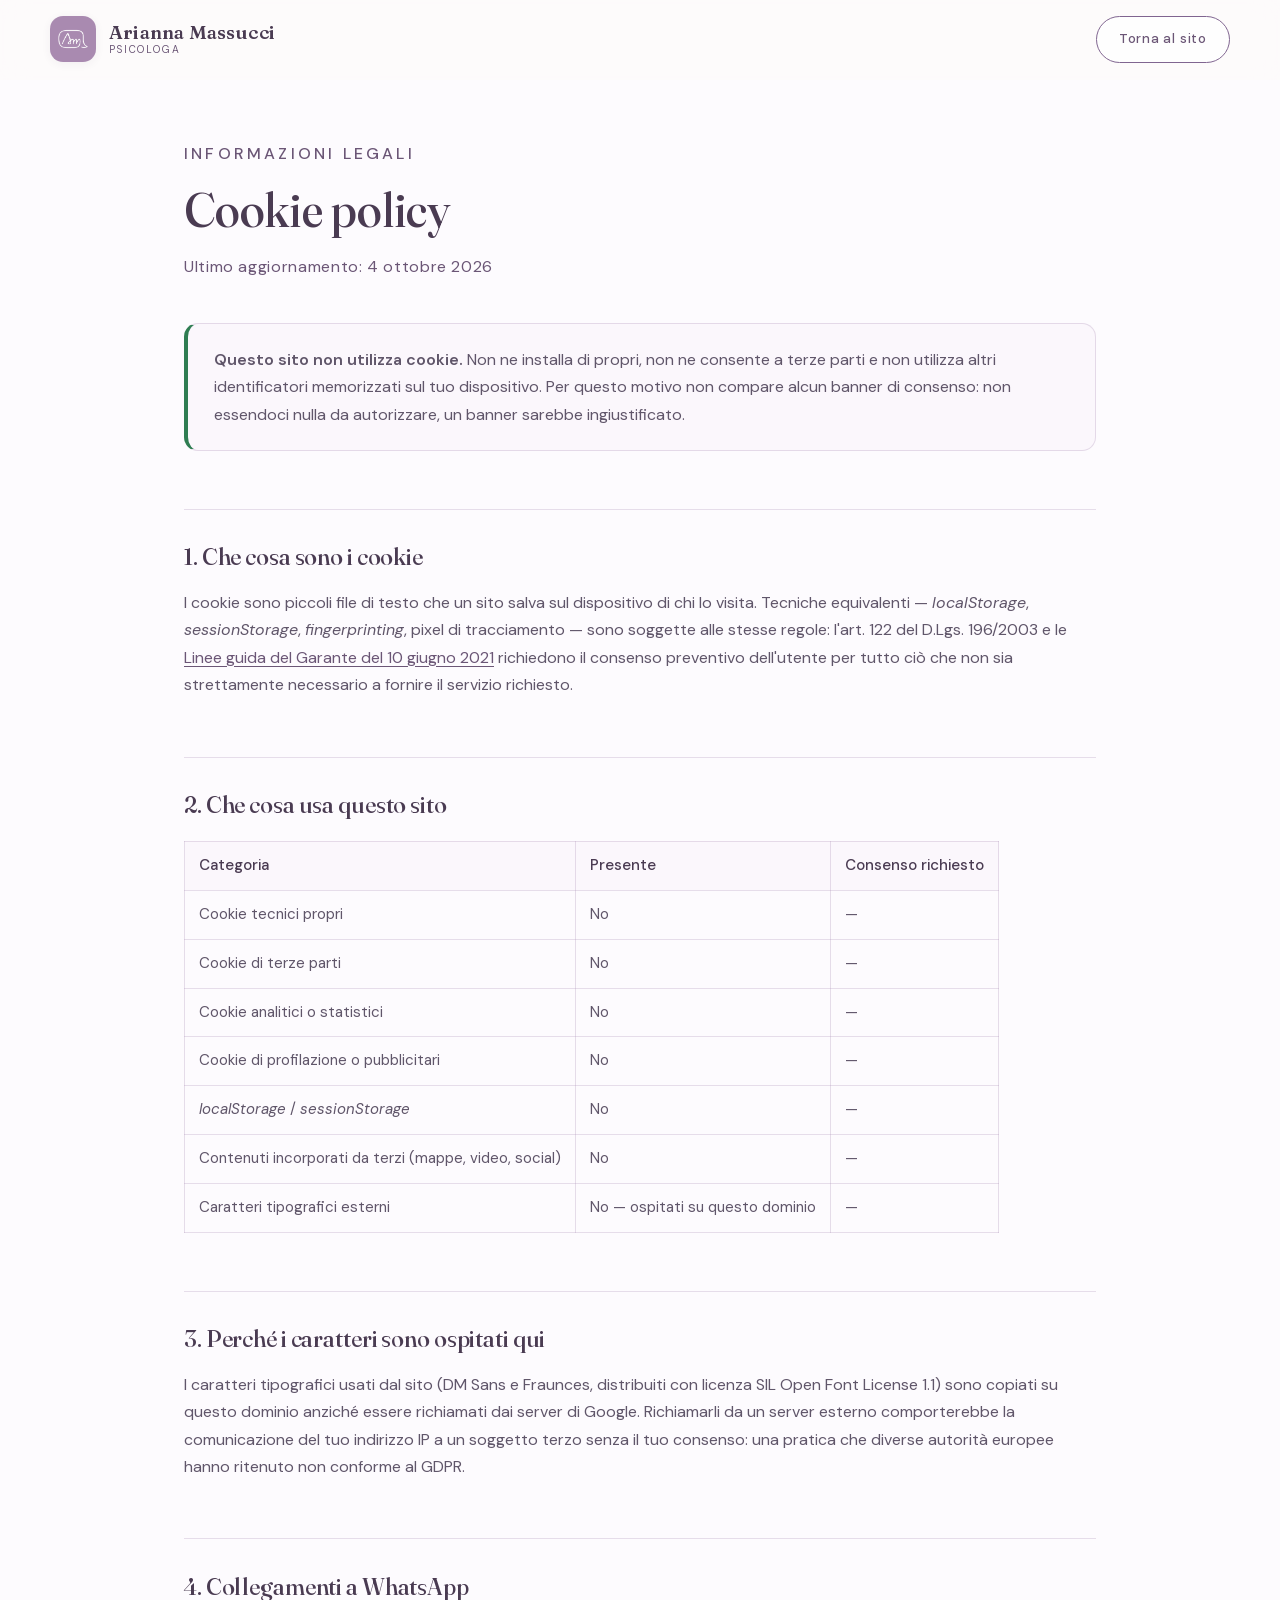
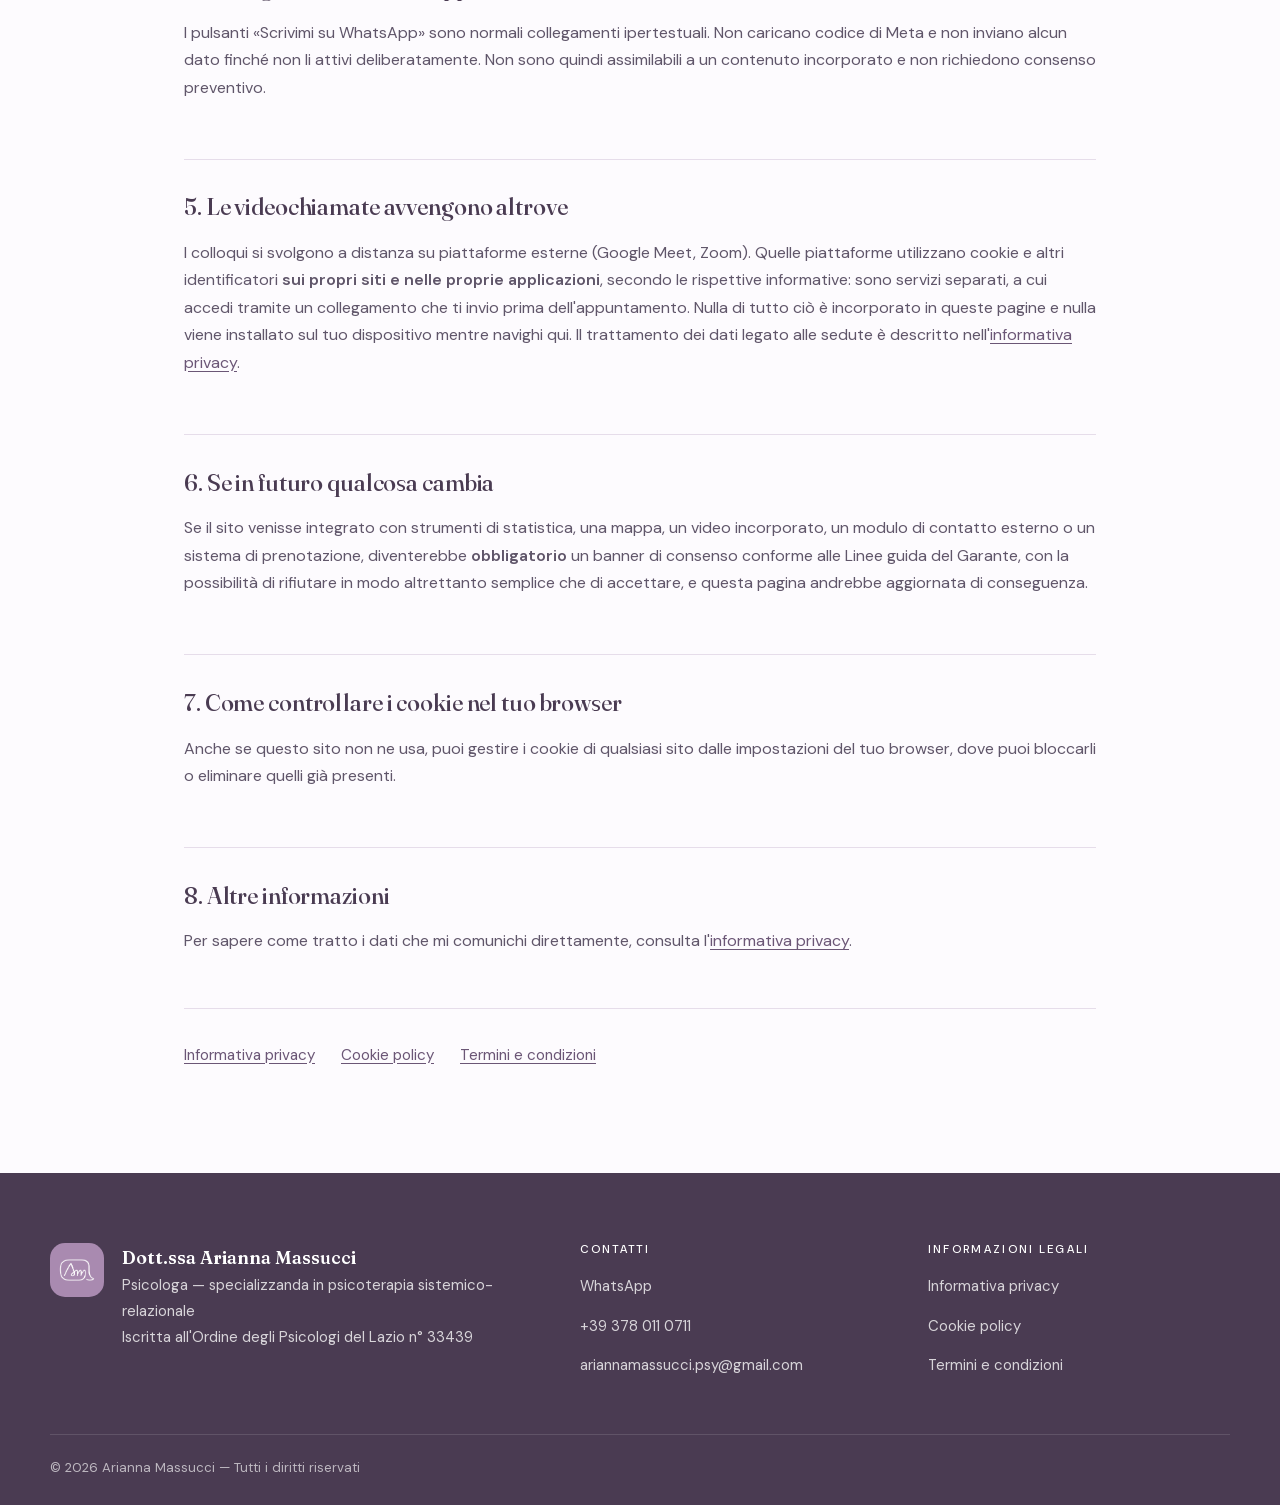
==== cookie-policy.html @ 01254d90 "Sito della Dott.ssa Arianna Massucci Sito statico one-page con pagine legali, senza dipendenze da bu" ====
<!DOCTYPE html>
<html lang="it" class="no-js">
<head>
<meta charset="utf-8">
<meta name="viewport" content="width=device-width, initial-scale=1">
<title>Cookie policy — Dott.ssa Arianna Massucci</title>
<meta name="description" content="Questo sito non utilizza cookie né altri identificatori: ecco perché non trovi un banner di consenso.">
<meta name="robots" content="index, follow">
<meta name="theme-color" content="#8F679D">
<link rel="icon" href="assets/logo.png">
<script>document.documentElement.className="js";</script>
<link rel="stylesheet" href="assets/fonts.css">
<link rel="stylesheet" href="style.css">
</head>
<body class="legal-page">

<a class="skip-link" href="#main">Vai al contenuto</a>

<header class="site-header">
  <div class="wrap header-inner">
    <a class="brand" href="index.html">
      <img src="assets/logo.png" alt="Logo di Arianna Massucci" width="46" height="46">
      <span class="brand-text">
        <strong>Arianna Massucci</strong>
        <em>Psicologa</em>
      </span>
    </a>
    <a class="btn btn-ghost btn-sm" href="index.html">Torna al sito</a>
  </div>
</header>

<main id="main" class="legal">
  <div class="wrap legal-wrap">
    <p class="eyebrow">Informazioni legali</p>
    <h1>Cookie policy</h1>
    <p class="legal-date">Ultimo aggiornamento: 4 ottobre 2026</p>

    <div class="callout callout-ok">
      <p><strong>Questo sito non utilizza cookie.</strong> Non ne installa di propri, non ne consente a
      terze parti e non utilizza altri identificatori memorizzati sul tuo dispositivo. Per questo motivo
      non compare alcun banner di consenso: non essendoci nulla da autorizzare, un banner sarebbe
      ingiustificato.</p>
    </div>

    <h2>1. Che cosa sono i cookie</h2>
    <p>I cookie sono piccoli file di testo che un sito salva sul dispositivo di chi lo visita. Tecniche
    equivalenti — <i>localStorage</i>, <i>sessionStorage</i>, <i>fingerprinting</i>, pixel di tracciamento —
    sono soggette alle stesse regole: l'art. 122 del D.Lgs. 196/2003 e le
    <a href="https://www.gpdp.it/home/docweb/-/docweb-display/docweb/9677876" target="_blank" rel="noopener noreferrer">Linee
    guida del Garante del 10 giugno 2021<span class="sr-only"> (si apre in una nuova scheda)</span></a>
    richiedono il consenso preventivo dell'utente per tutto ciò che non sia strettamente necessario a
    fornire il servizio richiesto.</p>

    <h2>2. Che cosa usa questo sito</h2>
    <table class="tbl">
      <thead><tr><th>Categoria</th><th>Presente</th><th>Consenso richiesto</th></tr></thead>
      <tbody>
        <tr><td>Cookie tecnici propri</td><td>No</td><td>—</td></tr>
        <tr><td>Cookie di terze parti</td><td>No</td><td>—</td></tr>
        <tr><td>Cookie analitici o statistici</td><td>No</td><td>—</td></tr>
        <tr><td>Cookie di profilazione o pubblicitari</td><td>No</td><td>—</td></tr>
        <tr><td><i>localStorage</i> / <i>sessionStorage</i></td><td>No</td><td>—</td></tr>
        <tr><td>Contenuti incorporati da terzi (mappe, video, social)</td><td>No</td><td>—</td></tr>
        <tr><td>Caratteri tipografici esterni</td><td>No — ospitati su questo dominio</td><td>—</td></tr>
      </tbody>
    </table>

    <h2>3. Perché i caratteri sono ospitati qui</h2>
    <p>I caratteri tipografici usati dal sito (DM Sans e Fraunces, distribuiti con licenza SIL Open Font
    License 1.1) sono copiati su questo dominio anziché essere richiamati dai server di Google. Richiamarli
    da un server esterno comporterebbe la comunicazione del tuo indirizzo IP a un soggetto terzo senza il
    tuo consenso: una pratica che diverse autorità europee hanno ritenuto non conforme al GDPR.</p>

    <h2>4. Collegamenti a WhatsApp</h2>
    <p>I pulsanti «Scrivimi su WhatsApp» sono normali collegamenti ipertestuali. Non caricano codice di Meta
    e non inviano alcun dato finché non li attivi deliberatamente. Non sono quindi assimilabili a un
    contenuto incorporato e non richiedono consenso preventivo.</p>

    <h2>5. Le videochiamate avvengono altrove</h2>
    <p>I colloqui si svolgono a distanza su piattaforme esterne (Google Meet, Zoom). Quelle piattaforme
    utilizzano cookie e altri identificatori <strong>sui propri siti e nelle proprie applicazioni</strong>,
    secondo le rispettive informative: sono servizi separati, a cui accedi tramite un collegamento che ti
    invio prima dell'appuntamento. Nulla di tutto ciò è incorporato in queste pagine e nulla viene
    installato sul tuo dispositivo mentre navighi qui. Il trattamento dei dati legato alle sedute è
    descritto nell'<a href="privacy.html">informativa privacy</a>.</p>

    <h2>6. Se in futuro qualcosa cambia</h2>
    <p>Se il sito venisse integrato con strumenti di statistica, una mappa, un video incorporato, un modulo
    di contatto esterno o un sistema di prenotazione, diventerebbe <strong>obbligatorio</strong> un banner
    di consenso conforme alle Linee guida del Garante, con la possibilità di rifiutare in modo altrettanto
    semplice che di accettare, e questa pagina andrebbe aggiornata di conseguenza.</p>

    <h2>7. Come controllare i cookie nel tuo browser</h2>
    <p>Anche se questo sito non ne usa, puoi gestire i cookie di qualsiasi sito dalle impostazioni del tuo
    browser, dove puoi bloccarli o eliminare quelli già presenti.</p>

    <h2>8. Altre informazioni</h2>
    <p>Per sapere come tratto i dati che mi comunichi direttamente, consulta
    l'<a href="privacy.html">informativa privacy</a>.</p>

    <nav class="legal-nav" aria-label="Altre pagine legali">
      <a href="privacy.html">Informativa privacy</a>
      <a href="cookie-policy.html">Cookie policy</a>
      <a href="termini.html">Termini e condizioni</a>
    </nav>
  </div>
</main>

<footer class="site-footer">
  <div class="wrap footer-inner">
    <div class="footer-brand">
      <img src="assets/logo.png" alt="" width="54" height="54">
      <p><strong>Dott.ssa Arianna Massucci</strong><br>
      Psicologa — specializzanda in psicoterapia sistemico-relazionale<br>
      Iscritta all'Ordine degli Psicologi del Lazio n° 33439</p>
      <!-- Dati identificativi temporaneamente nascosti: per ripristinarli, togliere
           i commenti e sostituire i segnaposto.
      <p>P. IVA DA COMPLETARE</p>
      -->
    </div>
    <div class="footer-col">
      <h3>Contatti</h3>
      <ul>
        <li><a href="https://wa.me/393780110711" target="_blank" rel="noopener noreferrer">WhatsApp<span class="sr-only"> (si apre in una nuova scheda)</span></a></li>
        <li><a href="tel:+393780110711">+39 378 011 0711</a></li>
        <li><a href="mailto:ariannamassucci.psy@gmail.com">ariannamassucci.psy@gmail.com</a></li>
      </ul>
    </div>
    <div class="footer-col">
      <h3>Informazioni legali</h3>
      <ul>
        <li><a href="privacy.html">Informativa privacy</a></li>
        <li><a href="cookie-policy.html">Cookie policy</a></li>
        <li><a href="termini.html">Termini e condizioni</a></li>
      </ul>
    </div>
  </div>
  <div class="wrap footer-bottom">
    <p>© <span id="year">2026</span> Arianna Massucci — Tutti i diritti riservati</p>
  </div>
</footer>
<script src="script.js"></script>
</body>
</html>
---- assets/fonts.css ----
/* Font self-hosted: nessuna richiesta a server di terze parti.
   DM Sans e Fraunces - SIL Open Font License 1.1 - https://openfontlicense.org */

@font-face {
  font-family: 'DM Sans';
  font-style: italic;
  font-weight: 400;
  font-display: swap;
  src: url(fonts/DMSans-italic-400-latin-ext.woff2) format('woff2');
  unicode-range: U+0100-02BA, U+02BD-02C5, U+02C7-02CC, U+02CE-02D7, U+02DD-02FF, U+0304, U+0308, U+0329, U+1D00-1DBF, U+1E00-1E9F, U+1EF2-1EFF, U+2020, U+20A0-20AB, U+20AD-20C0, U+2113, U+2C60-2C7F, U+A720-A7FF;
}
@font-face {
  font-family: 'DM Sans';
  font-style: italic;
  font-weight: 400;
  font-display: swap;
  src: url(fonts/DMSans-italic-400-latin.woff2) format('woff2');
  unicode-range: U+0000-00FF, U+0131, U+0152-0153, U+02BB-02BC, U+02C6, U+02DA, U+02DC, U+0304, U+0308, U+0329, U+2000-206F, U+20AC, U+2122, U+2191, U+2193, U+2212, U+2215, U+FEFF, U+FFFD;
}
@font-face {
  font-family: 'DM Sans';
  font-style: normal;
  font-weight: 300 600;
  font-display: swap;
  src: url(fonts/DMSans-normal-300_600-latin-ext.woff2) format('woff2');
  unicode-range: U+0100-02BA, U+02BD-02C5, U+02C7-02CC, U+02CE-02D7, U+02DD-02FF, U+0304, U+0308, U+0329, U+1D00-1DBF, U+1E00-1E9F, U+1EF2-1EFF, U+2020, U+20A0-20AB, U+20AD-20C0, U+2113, U+2C60-2C7F, U+A720-A7FF;
}
@font-face {
  font-family: 'DM Sans';
  font-style: normal;
  font-weight: 300 600;
  font-display: swap;
  src: url(fonts/DMSans-normal-300_600-latin.woff2) format('woff2');
  unicode-range: U+0000-00FF, U+0131, U+0152-0153, U+02BB-02BC, U+02C6, U+02DA, U+02DC, U+0304, U+0308, U+0329, U+2000-206F, U+20AC, U+2122, U+2191, U+2193, U+2212, U+2215, U+FEFF, U+FFFD;
}
@font-face {
  font-family: 'Fraunces';
  font-style: italic;
  font-weight: 300 400;
  font-display: swap;
  src: url(fonts/Fraunces-italic-300_400-latin-ext.woff2) format('woff2');
  unicode-range: U+0100-02BA, U+02BD-02C5, U+02C7-02CC, U+02CE-02D7, U+02DD-02FF, U+0304, U+0308, U+0329, U+1D00-1DBF, U+1E00-1E9F, U+1EF2-1EFF, U+2020, U+20A0-20AB, U+20AD-20C0, U+2113, U+2C60-2C7F, U+A720-A7FF;
}
@font-face {
  font-family: 'Fraunces';
  font-style: italic;
  font-weight: 300 400;
  font-display: swap;
  src: url(fonts/Fraunces-italic-300_400-latin.woff2) format('woff2');
  unicode-range: U+0000-00FF, U+0131, U+0152-0153, U+02BB-02BC, U+02C6, U+02DA, U+02DC, U+0304, U+0308, U+0329, U+2000-206F, U+20AC, U+2122, U+2191, U+2193, U+2212, U+2215, U+FEFF, U+FFFD;
}
@font-face {
  font-family: 'Fraunces';
  font-style: normal;
  font-weight: 300 600;
  font-display: swap;
  src: url(fonts/Fraunces-normal-300_600-latin-ext.woff2) format('woff2');
  unicode-range: U+0100-02BA, U+02BD-02C5, U+02C7-02CC, U+02CE-02D7, U+02DD-02FF, U+0304, U+0308, U+0329, U+1D00-1DBF, U+1E00-1E9F, U+1EF2-1EFF, U+2020, U+20A0-20AB, U+20AD-20C0, U+2113, U+2C60-2C7F, U+A720-A7FF;
}
@font-face {
  font-family: 'Fraunces';
  font-style: normal;
  font-weight: 300 600;
  font-display: swap;
  src: url(fonts/Fraunces-normal-300_600-latin.woff2) format('woff2');
  unicode-range: U+0000-00FF, U+0131, U+0152-0153, U+02BB-02BC, U+02C6, U+02DA, U+02DC, U+0304, U+0308, U+0329, U+2000-206F, U+20AC, U+2122, U+2191, U+2193, U+2212, U+2215, U+FEFF, U+FFFD;
}
---- style.css ----
/* ============================================================
   Dott.ssa Arianna Massucci — Psicologa clinica
   Palette: violetto del logo #AA8BB1
   ============================================================ */

:root{
  --violet:        #B094BA;   /* violetto chiaro, dal logo */
  --violet-deep:   #8E7599;
  --violet-dark:   #6B5676;
  --violet-ink:    #4A3B52;
  --violet-soft:   #DCC9E2;
  --violet-mist:   #F1E8F5;
  --violet-wash:   #FBF7FC;
  --violet-btn:    #8F679D;   /* superfici piene con testo bianco: 4.6:1 */
  --violet-btn2:   #7E5A8B;
  --line-strong:   #806590;   /* bordi di elementi interattivi: >=3:1 */

  --cream:       #FDFBFE;
  --sand:        #F4EFF6;
  --ink:         #4A3B52;
  --body:        #60566A;
  --line:        rgba(176,148,186,.30);

  --wa:          #1A9E4B;

  --radius:      22px;
  --radius-lg:   36px;
  --shadow-sm:   0 2px 10px rgba(74,59,82,.06);
  --shadow:      0 18px 50px -24px rgba(74,59,82,.35);
  --shadow-lg:   0 40px 90px -40px rgba(74,59,82,.5);

  --serif: "Fraunces", Georgia, "Times New Roman", serif;
  --sans:  "DM Sans", "Helvetica Neue", Arial, sans-serif;

  --wrap: 1180px;
}

*,*::before,*::after{ box-sizing:border-box; }

html{ scroll-behavior:smooth; scroll-padding-top:92px; }

body{
  margin:0;
  background:var(--cream);
  color:var(--body);
  font-family:var(--sans);
  font-size:17px;
  font-weight:400;
  line-height:1.72;
  -webkit-font-smoothing:antialiased;
  overflow-x:hidden;
}

img{ max-width:100%; display:block; }
a{ color:inherit; }

h1,h2,h3,h4{
  font-family:var(--serif);
  color:var(--violet-ink);
  font-weight:500;
  line-height:1.2;
  margin:0 0 .5em;
  letter-spacing:-.005em;
  font-variation-settings:"opsz" 80;
}

p{ margin:0 0 1.1em; }
p:last-child{ margin-bottom:0; }

.wrap{ width:min(100% - 40px, var(--wrap)); margin-inline:auto; }

.sr-only{
  position:absolute; width:1px; height:1px;
  padding:0; margin:-1px; overflow:hidden;
  clip:rect(0 0 0 0); clip-path:inset(50%); white-space:nowrap; border:0;
}

.skip-link{
  position:absolute; left:-9999px; top:0; z-index:200;
  background:var(--violet); color:#fff; padding:10px 18px; border-radius:0 0 12px 0;
}
.skip-link:focus{ left:0; }

:focus-visible{ outline:3px solid var(--violet-dark); outline-offset:3px; border-radius:6px; }

.eyebrow{
  font-family:var(--sans);
  font-size:.72rem; font-weight:500;
  letter-spacing:.2em; text-transform:uppercase;
  color:var(--violet-dark);
  margin:0 0 .9rem;
}

/* ---------- Buttons ---------- */
.btn{
  --bg:linear-gradient(135deg, var(--violet-btn), var(--violet-btn2)); --fg:#fff;
  display:inline-flex; align-items:center; justify-content:center; gap:.6em;
  background:var(--bg); color:var(--fg);
  font-family:var(--sans); font-size:.92rem; font-weight:500;
  letter-spacing:.06em;
  padding:16px 30px;
  border:1px solid transparent;
  border-radius:999px;
  text-decoration:none;
  cursor:pointer;
  transition:transform .35s cubic-bezier(.2,.8,.3,1), box-shadow .35s, background .3s, color .3s;
  box-shadow:0 10px 26px -14px rgba(74,59,82,.75);
}
.btn:hover{ transform:translateY(-3px); box-shadow:0 18px 36px -16px rgba(74,59,82,.6); background:linear-gradient(135deg, var(--violet-btn2), #6F4E7B); }
.btn-sm{ padding:11px 22px; font-size:.82rem; }
.btn-ghost{ background:rgba(255,255,255,.8); color:var(--violet-dark); border-color:var(--line-strong); box-shadow:none; }
.btn-ghost:hover{ background:var(--violet-wash); color:var(--violet-dark); }

.ico-wa{ width:18px; height:18px; fill:currentColor; flex:none; }

/* ---------- Header ---------- */
.site-header{
  position:sticky; top:0; z-index:100;
  background:rgba(253,250,251,.82);
  backdrop-filter:blur(14px);
  -webkit-backdrop-filter:blur(14px);
  border-bottom:1px solid transparent;
  transition:border-color .3s, box-shadow .3s, background .3s;
}
.site-header.is-stuck{
  border-bottom-color:var(--line);
  box-shadow:0 10px 30px -24px rgba(74,59,82,.5);
}
.header-inner{ display:flex; align-items:center; justify-content:space-between; gap:20px; padding:14px 0; }

.brand{ display:flex; align-items:center; gap:13px; text-decoration:none; }
.brand img{ width:46px; height:46px; border-radius:13px; object-fit:cover; box-shadow:var(--shadow-sm); }
.brand-text{ display:flex; flex-direction:column; line-height:1.2; }
.brand-text strong{ font-family:var(--serif); font-size:1.18rem; font-weight:600; color:var(--violet-ink); letter-spacing:.01em; }
.brand-text em{ font-style:normal; font-size:.64rem; letter-spacing:.18em; text-transform:uppercase; color:var(--violet-dark); }

.nav{ display:flex; align-items:center; gap:30px; }
.nav a{
  font-size:.92rem; text-decoration:none; color:var(--body);
  position:relative; padding:4px 0; white-space:nowrap; flex:none;
  transition:color .25s;
}
.nav a:not(.btn)::after{
  content:""; position:absolute; left:0; bottom:0; height:1px; width:0;
  background:var(--violet); transition:width .3s ease;
}
.nav a:not(.btn):hover{ color:var(--violet-dark); }
.nav a:not(.btn):hover::after{ width:100%; }
.nav a.is-current{ color:var(--violet-dark); }
.nav a.is-current::after{ width:100%; }

.nav-toggle{
  display:none; width:44px; height:44px; border:1px solid var(--line-strong);
  background:transparent; border-radius:14px; cursor:pointer;
  flex-direction:column; justify-content:center; align-items:center; gap:5px;
}
.nav-toggle span{ display:block; width:18px; height:1.5px; background:var(--violet-dark); border-radius:2px; transition:transform .3s, opacity .25s; }
.nav-toggle[aria-expanded="true"] span:nth-child(1){ transform:translateY(6.5px) rotate(45deg); }
.nav-toggle[aria-expanded="true"] span:nth-child(2){ opacity:0; }
.nav-toggle[aria-expanded="true"] span:nth-child(3){ transform:translateY(-6.5px) rotate(-45deg); }

/* ---------- Hero ---------- */
.hero{ position:relative; padding:70px 0 0; overflow:hidden; }
.hero::before{
  content:""; position:absolute; inset:0;
  background:
    radial-gradient(900px 520px at 78% 8%, rgba(176,148,186,.22), transparent 62%),
    radial-gradient(700px 480px at 2% 42%, rgba(220,201,226,.34), transparent 64%);
  pointer-events:none;
}
.hero-blob{ position:absolute; border-radius:50%; filter:blur(10px); opacity:.5; pointer-events:none; }
.blob-1{ width:360px; height:360px; right:-120px; top:-110px; background:radial-gradient(circle at 30% 30%, rgba(241,232,245,.95), rgba(241,232,245,0) 70%); }
.blob-2{ width:300px; height:300px; left:-130px; bottom:120px; background:radial-gradient(circle at 60% 40%, rgba(220,201,226,.6), rgba(220,201,226,0) 70%); }

.hero-inner{
  position:relative; z-index:1;
  display:grid; grid-template-columns:1.05fr .95fr;
  gap:70px; align-items:center; padding-bottom:80px;
}
.hero h1{
  font-size:clamp(2.3rem, 5.2vw, 3.8rem);
  margin:0 0 .45em;
  font-weight:400;
  color:var(--violet-dark);
  letter-spacing:.005em;
  font-variation-settings:"opsz" 72;
}
.h1-pre{
  display:block;
  font-size:.42em;
  font-style:italic;
  font-weight:400;
  letter-spacing:0;
  color:var(--violet-deep);
  margin-bottom:.2em;
}
.hero-sub{ font-size:1.1rem; max-width:34ch; margin-bottom:.45em; }
.hero-albo{
  font-size:.93rem; color:var(--violet-dark);
  margin-bottom:2.2rem; max-width:44ch;
}
.hero-actions{ display:flex; flex-wrap:wrap; gap:14px; }

.hero-figure{ position:relative; margin:0; }
.hero-photo{
  position:relative;
  border-radius:240px 240px 32px 32px;
  overflow:hidden;
  box-shadow:var(--shadow-lg);
  aspect-ratio:4/5;
  background:var(--violet-mist);
}
.hero-photo::after{
  content:""; position:absolute; inset:0;
  background:linear-gradient(180deg, rgba(166,105,153,.10), rgba(74,59,82,.18));
  mix-blend-mode:multiply;
}
.hero-photo img{ width:100%; height:100%; object-fit:cover; object-position:center 22%; }
.hero-figure::before{
  content:""; position:absolute; inset:18px -18px -18px 18px;
  border:1px solid var(--line); border-radius:240px 240px 32px 32px;
  z-index:-1;
}
.hero-badge{
  position:absolute; left:-26px; bottom:42px;
  background:#fff; border-radius:18px; padding:14px 20px;
  box-shadow:var(--shadow); text-align:left;
  display:flex; flex-direction:column; line-height:1.3;
}
.hero-badge span{ font-size:.64rem; letter-spacing:.2em; text-transform:uppercase; color:var(--violet-dark); }
.hero-badge strong{ font-family:var(--serif); font-size:1.2rem; color:var(--violet-ink); font-weight:600; }

.quote-band{
  position:relative; z-index:1;
  background:linear-gradient(120deg, var(--violet-mist), var(--violet-soft));
  color:var(--violet-ink);
  border-block:1px solid var(--line);
  padding:56px 0;
}
.quote-band blockquote{ margin:0; text-align:center; max-width:50ch; margin-inline:auto; }
.quote-band p{
  font-family:var(--serif); font-style:italic;
  font-size:clamp(1.35rem, 2.8vw, 1.95rem);
  line-height:1.45; color:var(--violet-ink); margin:0 0 .7em;
}
.quote-band cite{
  font-style:normal; font-size:.72rem; letter-spacing:.24em;
  text-transform:uppercase; color:var(--violet-ink);
}

.hero-mode{
  display:inline-flex; align-items:center; gap:.6em;
  background:#fff; border:1px solid var(--line);
  border-radius:999px; padding:9px 18px 9px 14px;
  font-size:.9rem; color:var(--violet-dark);
  margin:0 0 1.6rem;
  box-shadow:var(--shadow-sm);
}
.hero-mode svg{
  width:19px; height:19px; flex:none;
  fill:none; stroke:var(--violet-deep); stroke-width:1.5;
  stroke-linecap:round; stroke-linejoin:round;
}

/* ---------- Sections ---------- */
.section{ padding:110px 0; position:relative; }
.section-alt{ background:var(--violet-wash); }

.section-head{ max-width:62ch; margin:0 auto 60px; text-align:center; }
.section-head h2{ font-size:clamp(2rem, 4.2vw, 3rem); }
.section-lead{ font-size:1.04rem; }

/* ---------- Chi sono ---------- */
.about-grid{
  display:grid; grid-template-columns:.9fr 1.1fr;
  gap:80px; align-items:center;
}
.about-media{ position:relative; }
.about-illu{
  position:relative;
  border:1px solid var(--line);
  border-radius:var(--radius-lg);
  background:
    radial-gradient(120% 90% at 50% 0%, #fff, rgba(255,255,255,0) 70%),
    linear-gradient(160deg, var(--violet-wash), #fff 70%);
  box-shadow:var(--shadow);
  padding:26px 24px 20px;
}
.about-illu::after{
  content:""; position:absolute; inset:auto -20px -20px auto;
  width:58%; height:52%;
  border:1px solid var(--line);
  border-radius:var(--radius-lg);
  z-index:-1;
  background:linear-gradient(135deg, rgba(232,220,236,.55), transparent);
}
.about-illu svg{ width:100%; height:auto; display:block; }

.illu-blob{ fill:var(--violet-mist); opacity:.5; }
.illu-rug{ fill:var(--violet-mist); opacity:.55; }
.illu-line{
  fill:none;
  stroke:var(--violet-deep);
  stroke-width:2.2;
  stroke-linecap:round;
  stroke-linejoin:round;
}
.illu-w{ fill:#fff; }
.about-text h2{ font-size:clamp(2rem, 4.2vw, 2.9rem); margin-bottom:.7em; }
.about-text .pull{
  margin-top:1.6rem; padding-left:22px;
  border-left:2px solid var(--violet-soft);
  font-family:var(--serif); font-size:1.22rem; font-style:italic;
  line-height:1.55; color:var(--violet-dark);
}

/* ---------- Tabs / Timeline ---------- */
.tabs{ max-width:900px; margin-inline:auto; }
.tab-bar{
  display:flex; flex-wrap:wrap; justify-content:center; gap:8px;
  background:#fff; border:1px solid var(--line);
  border-radius:999px; padding:7px; margin-bottom:48px;
  box-shadow:var(--shadow-sm);
}
.tab{
  flex:1 1 auto; min-width:150px;
  font-family:var(--sans); font-size:.86rem; font-weight:400; letter-spacing:.05em;
  color:var(--body); background:transparent; border:0; cursor:pointer;
  padding:12px 20px; border-radius:999px;
  transition:background .3s, color .3s;
}
.tab:hover{ color:var(--violet-dark); }
.tab.is-active{ background:var(--violet-btn); color:#fff; box-shadow:0 8px 20px -12px rgba(74,59,82,.8); }

.tab-panel{ display:none; }
.tab-panel:focus{ outline:none; }
.tab-panel.is-active{ display:block; animation:fade .45s ease both; }
@keyframes fade{ from{ opacity:0; transform:translateY(10px);} to{ opacity:1; transform:none;} }

.timeline{ list-style:none; margin:0; padding:0 0 0 30px; position:relative; }
.timeline::before{
  content:""; position:absolute; left:5px; top:8px; bottom:8px;
  width:1px; background:linear-gradient(var(--violet-soft), rgba(220,201,226,.15));
}
.timeline li{ position:relative; padding:0 0 34px; }
.timeline li:last-child{ padding-bottom:0; }
.timeline li::before{
  content:""; position:absolute; left:-30px; top:9px;
  width:11px; height:11px; border-radius:50%;
  background:var(--violet-deep); box-shadow:0 0 0 4px var(--violet-wash);
}
.section-alt .timeline li::before{ box-shadow:0 0 0 4px #fff; }
.timeline h3{ font-size:1.22rem; margin:0 0 .25em; }
.timeline p{ margin:0; font-size:.95rem; color:var(--violet-dark); }

/* ---------- Cards ---------- */
.cards{
  display:grid; grid-template-columns:repeat(auto-fit, minmax(300px,1fr));
  gap:26px;
}
.card{
  background:#fff;
  border:1px solid var(--line);
  border-radius:var(--radius);
  padding:36px 32px;
  position:relative; overflow:hidden;
  transition:transform .4s cubic-bezier(.2,.8,.3,1), box-shadow .4s, border-color .4s;
}
.card::before{
  content:""; position:absolute; inset:0 0 auto 0; height:3px;
  background:linear-gradient(90deg, var(--violet), var(--violet-soft));
  transform:scaleX(0); transform-origin:left; transition:transform .45s ease;
}
.card:hover{ transform:translateY(-7px); box-shadow:var(--shadow); border-color:transparent; }
.card:hover::before{ transform:scaleX(1); }
.card-ico{
  display:grid; place-items:center;
  width:56px; height:56px; border-radius:18px;
  background:var(--violet-wash); margin-bottom:22px;
}
.card-ico svg{
  width:28px; height:28px; fill:none;
  stroke:var(--violet-deep); stroke-width:1.4;
  stroke-linecap:round; stroke-linejoin:round;
}
.card h3{ font-size:1.3rem; margin-bottom:.5em; }
.card p{ font-size:.96rem; }

.cards-3{ grid-template-columns:repeat(auto-fit, minmax(270px, 1fr)); }

/* ---------- CTA ---------- */
.cta{
  position:relative; overflow:hidden;
  background:linear-gradient(140deg, var(--violet-soft), var(--violet-mist) 50%, var(--violet-soft));
  color:var(--body);
  padding:110px 0;
  text-align:center;
}
.cta::before,.cta::after{
  content:""; position:absolute; border-radius:50%; pointer-events:none;
}
.cta::before{ width:520px; height:520px; left:-180px; top:-220px; background:radial-gradient(circle, rgba(255,255,255,.65), transparent 65%); }
.cta::after{ width:620px; height:620px; right:-230px; bottom:-300px; background:radial-gradient(circle, rgba(220,201,226,.55), transparent 65%); }
.cta-inner{ position:relative; z-index:1; max-width:62ch; }
.cta .eyebrow{ color:var(--violet-ink); }
.cta h2{ color:var(--violet-ink); font-size:clamp(2rem, 4.4vw, 3rem); }
.cta-lead{ font-size:1.08rem; margin-bottom:2.2rem; }
.cta-actions{ display:flex; flex-wrap:wrap; gap:14px; justify-content:center; }
.cta-contacts{
  list-style:none; display:flex; flex-wrap:wrap; gap:10px 34px; justify-content:center;
  margin:36px 0 0; padding:0; font-size:.95rem;
}
.cta-contacts a{ color:var(--violet-ink); text-decoration:none; border-bottom:1px solid var(--line-strong); padding-bottom:2px; transition:border-color .3s; }
.cta-contacts a:hover{ border-color:var(--violet-dark); }

/* ---------- Footer ---------- */
.site-footer{ background:var(--violet-ink); color:rgba(255,255,255,.78); padding:70px 0 0; font-size:.93rem; }
.footer-inner{
  display:grid; grid-template-columns:1.6fr 1fr 1fr; gap:46px;
  padding-bottom:50px;
}
.footer-brand{ display:flex; gap:18px; align-items:flex-start; }
.footer-brand img{ width:54px; height:54px; border-radius:15px; object-fit:cover; flex:none; }
.footer-brand p{ margin:0; }
.footer-brand strong{ color:#fff; font-family:var(--serif); font-size:1.12rem; font-weight:600; }
.footer-col h3{
  color:#fff; font-family:var(--sans); font-size:.72rem; font-weight:500;
  letter-spacing:.2em; text-transform:uppercase; margin-bottom:1.1em;
}
.footer-col ul{ list-style:none; margin:0; padding:0; display:grid; gap:4px; }
.footer-col li{ display:flex; }
.footer-col a{ padding:5px 0; min-height:24px; display:inline-flex; align-items:center; }
.footer-col a{ text-decoration:none; transition:color .25s; }
.footer-col a:hover{ color:#fff; }
.footer-bottom{
  border-top:1px solid rgba(255,255,255,.12);
  padding:22px 0 26px;
  font-size:.82rem; color:rgba(255,255,255,.64);
}
.footer-bottom p{ margin:0; }

/* ---------- Floating WhatsApp ---------- */
.wa-float{
  position:fixed; right:22px; bottom:22px; z-index:90;
  width:56px; height:56px; border-radius:50%;
  background:var(--wa); color:#fff;
  display:grid; place-items:center;
  box-shadow:0 14px 30px -10px rgba(26,158,75,.55);
  transition:transform .3s cubic-bezier(.2,.8,.3,1);
}
.wa-float svg{ width:28px; height:28px; fill:currentColor; }
.wa-float:hover{ transform:scale(1.08) translateY(-2px); }

/* ---------- Reveal ---------- */
.js .reveal{ opacity:0; transform:translateY(26px); transition:opacity .8s ease, transform .8s cubic-bezier(.2,.8,.3,1); }
.js .reveal.is-visible{ opacity:1; transform:none; }

/* ---------- Responsive ---------- */
@media (max-width:1100px){
  .nav{ gap:22px; }
  .nav a{ font-size:.86rem; }
}

@media (max-width:980px){
  .hero-inner{ grid-template-columns:1fr; gap:48px; padding-bottom:64px; }
  .hero-text{ text-align:center; }
  .hero-sub{ margin-inline:auto; }
  .hero-actions{ justify-content:center; }
  .hero-figure{ max-width:420px; margin-inline:auto; }
  .hero-badge{ left:50%; transform:translateX(-50%); bottom:-22px; }
  .about-grid{ grid-template-columns:1fr; gap:52px; }
  .about-media{ max-width:420px; margin-inline:auto; }
  .footer-inner{ grid-template-columns:1fr 1fr; }
  .footer-brand{ grid-column:1 / -1; }
}

@media (max-width:820px){
  .nav-toggle{ display:flex; }
  .nav{
    position:fixed; inset:68px 0 auto; z-index:99;
    flex-direction:column; align-items:stretch; gap:0;
    background:var(--cream);
    padding:10px 20px 28px;
    border-bottom:1px solid var(--line);
    box-shadow:0 24px 40px -30px rgba(74,59,82,.6);
    transform:translateY(-120%); opacity:0; visibility:hidden;
    transition:transform .4s cubic-bezier(.2,.8,.3,1), opacity .3s, visibility .3s;
  }
  .nav.is-open{ transform:translateY(0); opacity:1; visibility:visible; }
  .nav a{ padding:15px 2px; border-bottom:1px solid var(--line); font-size:1rem; }
  .nav a:not(.btn)::after{ display:none; }
}

@media (max-width:560px){
  body{ font-size:16px; }
  .section{ padding:76px 0; }
  .cta{ padding:84px 0; }
  .card{ padding:30px 26px; }
  .hero{ padding-top:44px; }
  .hero-photo{ border-radius:180px 180px 28px 28px; }
  .hero-figure::before{ display:none; }
  .tab{ min-width:100%; }
  .footer-inner{ grid-template-columns:1fr; gap:34px; }
  .wa-float{ width:52px; height:52px; right:16px; bottom:16px; }
}

@media (prefers-reduced-motion:reduce){
  *{ animation-duration:.01ms !important; transition-duration:.01ms !important; }
  html{ scroll-behavior:auto; }
  .reveal{ opacity:1; transform:none; }
}

/* ============================================================
   Pagine legali
   ============================================================ */

.legal-page .header-inner{ padding:16px 0; }

.legal{ padding:60px 0 100px; }
.legal-wrap{ max-width:76ch; }

.legal h1{ font-size:clamp(2rem, 4.4vw, 3rem); margin-bottom:.3em; }
.legal h2{
  font-size:1.5rem; margin:2.4em 0 .7em;
  padding-top:1.4em; border-top:1px solid var(--line);
}
.legal h3{ font-size:1.12rem; margin:1.8em 0 .5em; }
.legal p, .legal li{ font-size:1rem; }
.legal ul{ padding-left:1.2em; }
.legal li{ margin-bottom:.6em; }
.legal a{ color:var(--violet-dark); text-underline-offset:3px; }
.legal a:hover{ color:var(--violet-ink); }

.legal-date{
  font-size:.86rem; color:var(--violet-dark);
  letter-spacing:.04em; margin-bottom:2.6em;
}

.callout{
  background:var(--violet-wash);
  border:1px solid var(--line);
  border-left:4px solid var(--violet-btn);
  border-radius:14px;
  padding:22px 26px;
  margin:0 0 2em;
}
.callout-ok{ border-left-color:#2F7D52; }
.callout-warn{ border-left-color:#A8361F; background:#FDF3F1; border-color:rgba(168,54,31,.25); }
.callout p{ margin:0; }

.dati{
  display:grid; grid-template-columns:minmax(10rem, 15rem) 1fr;
  gap:4px 24px; margin:1.6em 0 2em;
  padding:22px 26px;
  background:#fff; border:1px solid var(--line); border-radius:16px;
  font-size:.96rem;
}
.dati dt{ color:var(--violet-dark); font-weight:500; }
.dati dd{ margin:0 0 .5em; }

.tbl{
  width:100%; border-collapse:collapse;
  margin:1.4em 0 2em; font-size:.94rem;
  display:block; overflow-x:auto;
}
.tbl th, .tbl td{
  border:1px solid var(--line);
  padding:11px 14px; text-align:left; vertical-align:top;
}
.tbl th{ background:var(--violet-wash); color:var(--violet-ink); font-weight:500; }

mark{
  background:#FBE9A7; color:#4A3B0F;
  padding:1px 7px; border-radius:5px;
  font-size:.9em; font-weight:500;
}
.todo{
  background:#FFF9E6; border:1px dashed #B8902A; color:#5A4410;
  border-radius:12px; padding:14px 18px; font-size:.93rem;
}
.todo-inline{ color:#5A4410; background:#FFF9E6; padding:1px 6px; border-radius:5px; }
.nowrap{ white-space:nowrap; }

.legal-nav{
  display:flex; flex-wrap:wrap; gap:10px 26px;
  margin-top:3.5em; padding-top:1.8em;
  border-top:1px solid var(--line);
  font-size:.95rem;
}
.legal-nav a{ padding:5px 0; min-height:24px; display:inline-flex; align-items:center; }

@media (max-width:620px){
  .dati{ grid-template-columns:1fr; gap:0; }
  .dati dt{ margin-top:.8em; }
  .legal{ padding:40px 0 70px; }
}
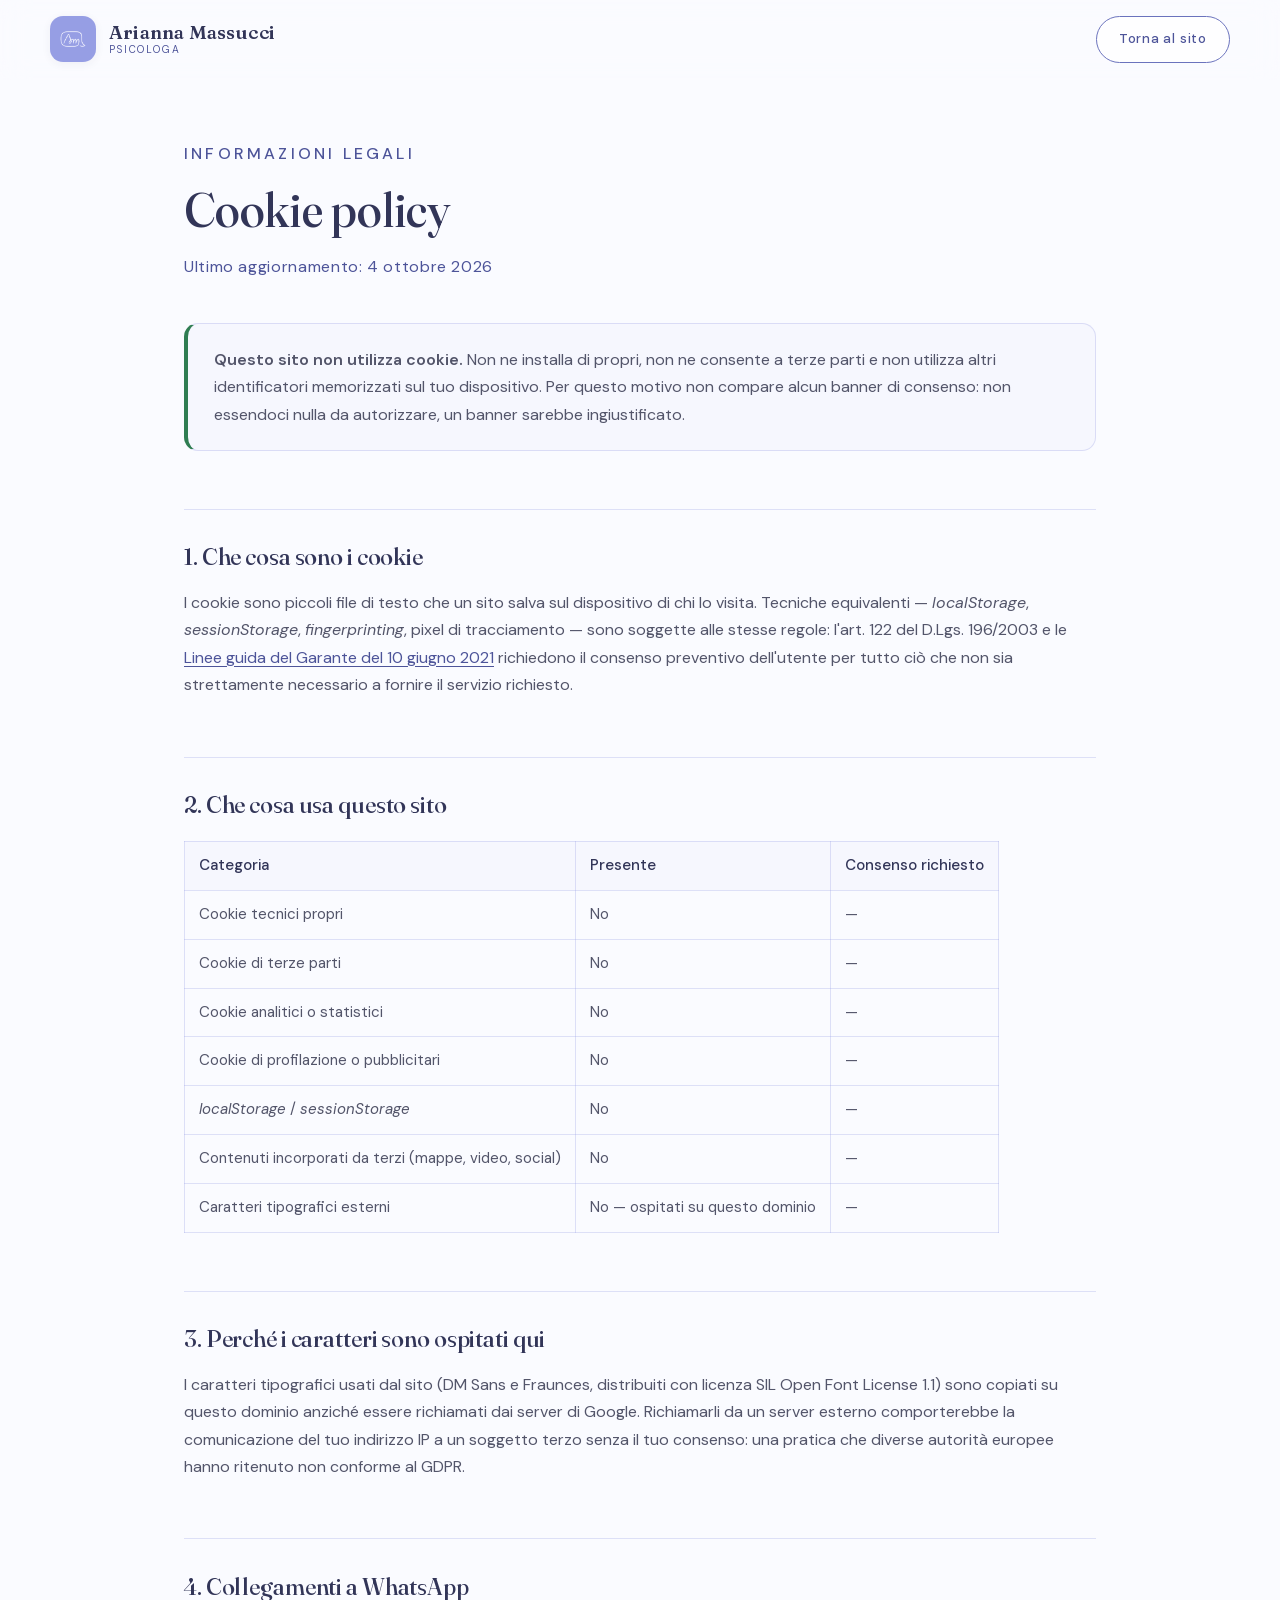
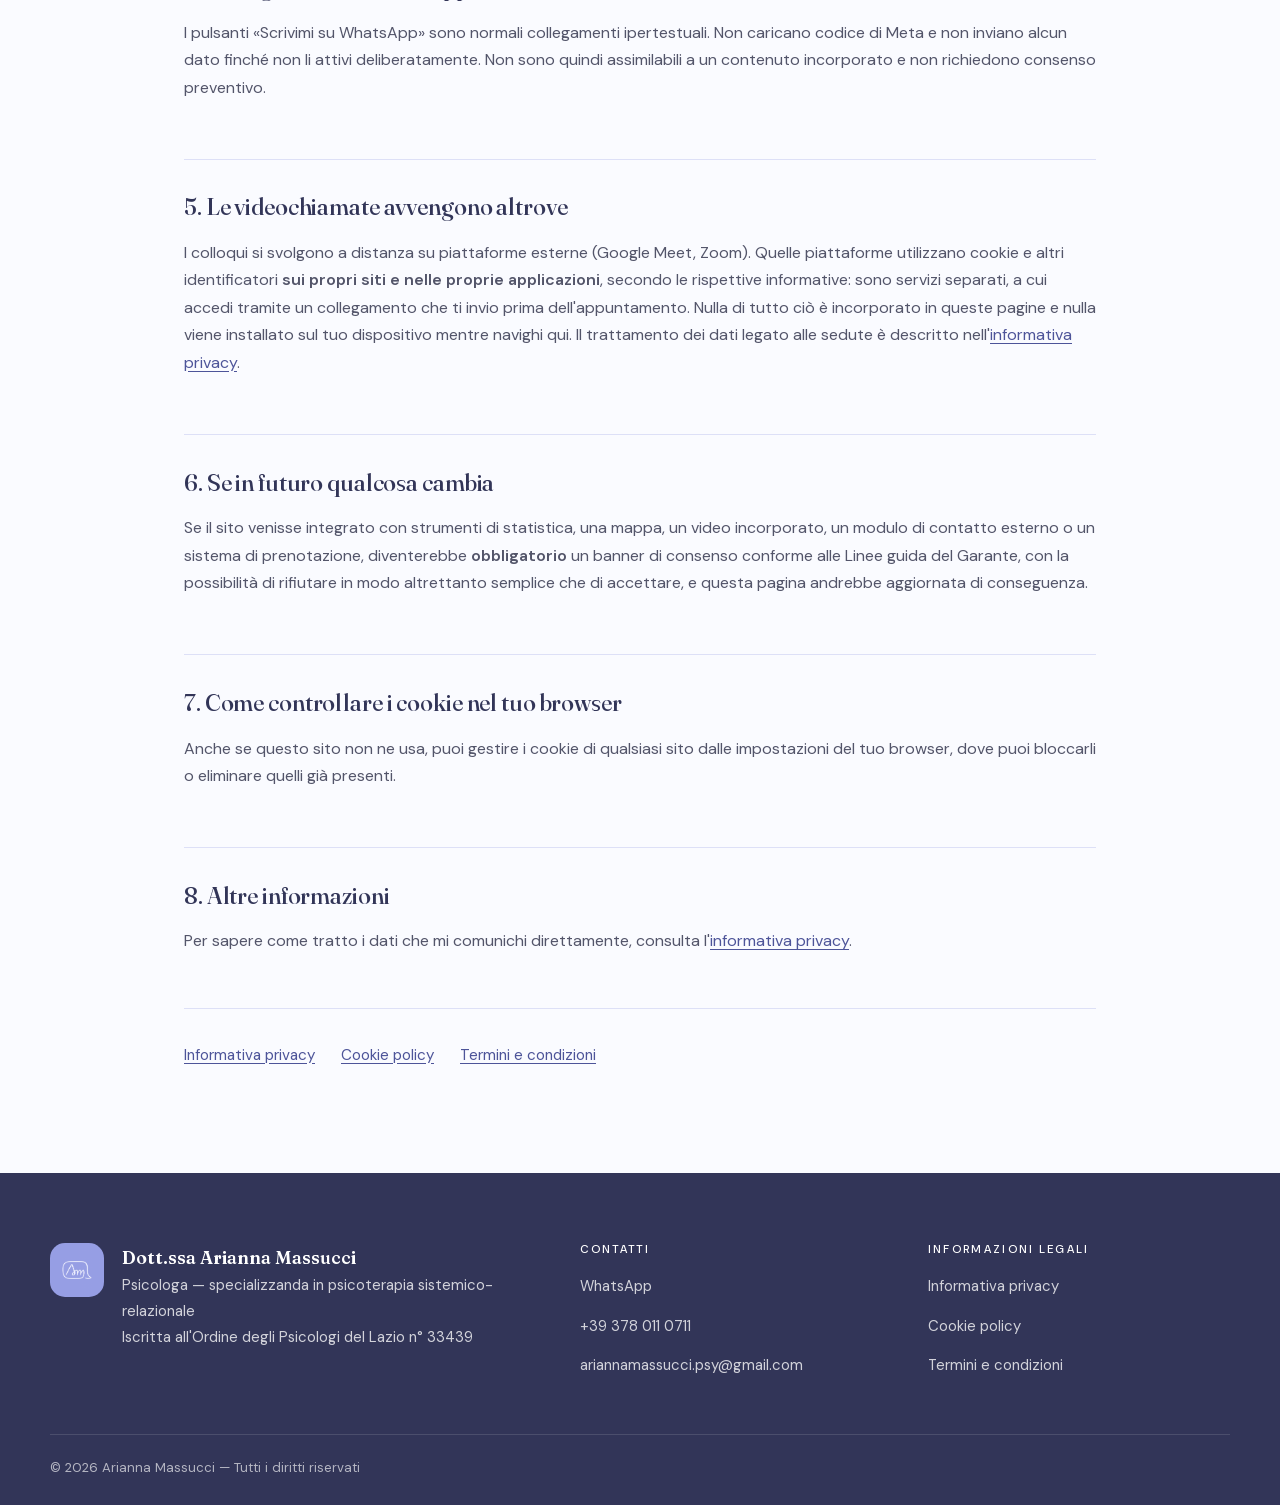
==== commit d56305f9: "restyiling" ====
--- a/cookie-policy.html
+++ b/cookie-policy.html
@@ -6,7 +6,7 @@
 <title>Cookie policy — Dott.ssa Arianna Massucci</title>
 <meta name="description" content="Questo sito non utilizza cookie né altri identificatori: ecco perché non trovi un banner di consenso.">
 <meta name="robots" content="index, follow">
-<meta name="theme-color" content="#8F679D">
+<meta name="theme-color" content="#5D67C0">
 <link rel="icon" href="assets/logo.png">
 <script>document.documentElement.className="js";</script>
 <link rel="stylesheet" href="assets/fonts.css">
--- a/style.css
+++ b/style.css
@@ -1,33 +1,34 @@
 /* ============================================================
    Dott.ssa Arianna Massucci — Psicologa clinica
-   Palette: violetto del logo #AA8BB1
+   Palette: blu-lavanda #979FE5
    ============================================================ */
 
 :root{
-  --violet:        #B094BA;   /* violetto chiaro, dal logo */
-  --violet-deep:   #8E7599;
-  --violet-dark:   #6B5676;
-  --violet-ink:    #4A3B52;
-  --violet-soft:   #DCC9E2;
-  --violet-mist:   #F1E8F5;
-  --violet-wash:   #FBF7FC;
-  --violet-btn:    #8F679D;   /* superfici piene con testo bianco: 4.6:1 */
-  --violet-btn2:   #7E5A8B;
-  --line-strong:   #806590;   /* bordi di elementi interattivi: >=3:1 */
-
-  --cream:       #FDFBFE;
-  --sand:        #F4EFF6;
-  --ink:         #4A3B52;
-  --body:        #60566A;
-  --line:        rgba(176,148,186,.30);
+  --violet:        #979FE5;   /* blu-lavanda, colore di base */
+  --violet-deep:   #7981C3;
+  --violet-dark:   #4D5499;
+  --violet-ink:    #323558;
+  --violet-soft:   #CED2F3;
+  --violet-mist:   #E9EBFB;
+  --violet-wash:   #F6F7FE;
+  --violet-band:   #E2E4F9;   /* fascia di sezione: via di mezzo verso la CTA */
+  --violet-btn:    #5D67C0;   /* superfici piene con testo bianco: 4.6:1 */
+  --violet-btn2:   #4650AA;
+  --line-strong:   #6B73BD;   /* bordi di elementi interattivi: >=3:1 */
+
+  --cream:       #FAFBFF;
+  --sand:        #EDEEF8;
+  --ink:         #323558;
+  --body:        #53556A;
+  --line:        rgba(151,159,229,.30);
 
   --wa:          #1A9E4B;
 
   --radius:      22px;
   --radius-lg:   36px;
-  --shadow-sm:   0 2px 10px rgba(74,59,82,.06);
-  --shadow:      0 18px 50px -24px rgba(74,59,82,.35);
-  --shadow-lg:   0 40px 90px -40px rgba(74,59,82,.5);
+  --shadow-sm:   0 2px 10px rgba(50,53,88,.06);
+  --shadow:      0 18px 50px -24px rgba(50,53,88,.35);
+  --shadow-lg:   0 40px 90px -40px rgba(50,53,88,.5);
 
   --serif: "Fraunces", Georgia, "Times New Roman", serif;
   --sans:  "DM Sans", "Helvetica Neue", Arial, sans-serif;
@@ -104,9 +105,9 @@
   text-decoration:none;
   cursor:pointer;
   transition:transform .35s cubic-bezier(.2,.8,.3,1), box-shadow .35s, background .3s, color .3s;
-  box-shadow:0 10px 26px -14px rgba(74,59,82,.75);
-}
-.btn:hover{ transform:translateY(-3px); box-shadow:0 18px 36px -16px rgba(74,59,82,.6); background:linear-gradient(135deg, var(--violet-btn2), #6F4E7B); }
+  box-shadow:0 10px 26px -14px rgba(50,53,88,.75);
+}
+.btn:hover{ transform:translateY(-3px); box-shadow:0 18px 36px -16px rgba(50,53,88,.6); background:linear-gradient(135deg, var(--violet-btn2), #3B4499); }
 .btn-sm{ padding:11px 22px; font-size:.82rem; }
 .btn-ghost{ background:rgba(255,255,255,.8); color:var(--violet-dark); border-color:var(--line-strong); box-shadow:none; }
 .btn-ghost:hover{ background:var(--violet-wash); color:var(--violet-dark); }
@@ -116,7 +117,7 @@
 /* ---------- Header ---------- */
 .site-header{
   position:sticky; top:0; z-index:100;
-  background:rgba(253,250,251,.82);
+  background:rgba(250,251,255,.82);
   backdrop-filter:blur(14px);
   -webkit-backdrop-filter:blur(14px);
   border-bottom:1px solid transparent;
@@ -124,7 +125,7 @@
 }
 .site-header.is-stuck{
   border-bottom-color:var(--line);
-  box-shadow:0 10px 30px -24px rgba(74,59,82,.5);
+  box-shadow:0 10px 30px -24px rgba(50,53,88,.5);
 }
 .header-inner{ display:flex; align-items:center; justify-content:space-between; gap:20px; padding:14px 0; }
 
@@ -164,13 +165,13 @@
 .hero::before{
   content:""; position:absolute; inset:0;
   background:
-    radial-gradient(900px 520px at 78% 8%, rgba(176,148,186,.22), transparent 62%),
-    radial-gradient(700px 480px at 2% 42%, rgba(220,201,226,.34), transparent 64%);
+    radial-gradient(900px 520px at 78% 8%, rgba(151,159,229,.22), transparent 62%),
+    radial-gradient(700px 480px at 2% 42%, rgba(206,210,243,.34), transparent 64%);
   pointer-events:none;
 }
 .hero-blob{ position:absolute; border-radius:50%; filter:blur(10px); opacity:.5; pointer-events:none; }
-.blob-1{ width:360px; height:360px; right:-120px; top:-110px; background:radial-gradient(circle at 30% 30%, rgba(241,232,245,.95), rgba(241,232,245,0) 70%); }
-.blob-2{ width:300px; height:300px; left:-130px; bottom:120px; background:radial-gradient(circle at 60% 40%, rgba(220,201,226,.6), rgba(220,201,226,0) 70%); }
+.blob-1{ width:360px; height:360px; right:-120px; top:-110px; background:radial-gradient(circle at 30% 30%, rgba(233,235,251,.95), rgba(233,235,251,0) 70%); }
+.blob-2{ width:300px; height:300px; left:-130px; bottom:120px; background:radial-gradient(circle at 60% 40%, rgba(206,210,243,.6), rgba(206,210,243,0) 70%); }
 
 .hero-inner{
   position:relative; z-index:1;
@@ -212,7 +213,7 @@
 }
 .hero-photo::after{
   content:""; position:absolute; inset:0;
-  background:linear-gradient(180deg, rgba(166,105,153,.10), rgba(74,59,82,.18));
+  background:linear-gradient(180deg, rgba(121,129,195,.10), rgba(50,53,88,.18));
   mix-blend-mode:multiply;
 }
 .hero-photo img{ width:100%; height:100%; object-fit:cover; object-position:center 22%; }
@@ -264,7 +265,7 @@
 
 /* ---------- Sections ---------- */
 .section{ padding:110px 0; position:relative; }
-.section-alt{ background:var(--violet-wash); }
+.section-alt{ background:var(--violet-band); }
 
 .section-head{ max-width:62ch; margin:0 auto 60px; text-align:center; }
 .section-head h2{ font-size:clamp(2rem, 4.2vw, 3rem); }
@@ -292,7 +293,7 @@
   border:1px solid var(--line);
   border-radius:var(--radius-lg);
   z-index:-1;
-  background:linear-gradient(135deg, rgba(232,220,236,.55), transparent);
+  background:linear-gradient(135deg, rgba(220,224,248,.55), transparent);
 }
 .about-illu svg{ width:100%; height:auto; display:block; }
 
@@ -330,7 +331,7 @@
   transition:background .3s, color .3s;
 }
 .tab:hover{ color:var(--violet-dark); }
-.tab.is-active{ background:var(--violet-btn); color:#fff; box-shadow:0 8px 20px -12px rgba(74,59,82,.8); }
+.tab.is-active{ background:var(--violet-btn); color:#fff; box-shadow:0 8px 20px -12px rgba(50,53,88,.8); }
 
 .tab-panel{ display:none; }
 .tab-panel:focus{ outline:none; }
@@ -340,7 +341,7 @@
 .timeline{ list-style:none; margin:0; padding:0 0 0 30px; position:relative; }
 .timeline::before{
   content:""; position:absolute; left:5px; top:8px; bottom:8px;
-  width:1px; background:linear-gradient(var(--violet-soft), rgba(220,201,226,.15));
+  width:1px; background:linear-gradient(var(--violet-soft), rgba(206,210,243,.15));
 }
 .timeline li{ position:relative; padding:0 0 34px; }
 .timeline li:last-child{ padding-bottom:0; }
@@ -349,7 +350,13 @@
   width:11px; height:11px; border-radius:50%;
   background:var(--violet-deep); box-shadow:0 0 0 4px var(--violet-wash);
 }
-.section-alt .timeline li::before{ box-shadow:0 0 0 4px #fff; }
+.section-alt .timeline li::before{ box-shadow:0 0 0 4px var(--violet-band); }
+.timeline-when{
+  font-size:.72rem; font-weight:500;
+  letter-spacing:.14em; text-transform:uppercase;
+  color:var(--violet-dark);
+  margin:0 0 .4em;
+}
 .timeline h3{ font-size:1.22rem; margin:0 0 .25em; }
 .timeline p{ margin:0; font-size:.95rem; color:var(--violet-dark); }
 
@@ -386,8 +393,6 @@
 .card h3{ font-size:1.3rem; margin-bottom:.5em; }
 .card p{ font-size:.96rem; }
 
-.cards-3{ grid-template-columns:repeat(auto-fit, minmax(270px, 1fr)); }
-
 /* ---------- CTA ---------- */
 .cta{
   position:relative; overflow:hidden;
@@ -400,7 +405,7 @@
   content:""; position:absolute; border-radius:50%; pointer-events:none;
 }
 .cta::before{ width:520px; height:520px; left:-180px; top:-220px; background:radial-gradient(circle, rgba(255,255,255,.65), transparent 65%); }
-.cta::after{ width:620px; height:620px; right:-230px; bottom:-300px; background:radial-gradient(circle, rgba(220,201,226,.55), transparent 65%); }
+.cta::after{ width:620px; height:620px; right:-230px; bottom:-300px; background:radial-gradient(circle, rgba(206,210,243,.55), transparent 65%); }
 .cta-inner{ position:relative; z-index:1; max-width:62ch; }
 .cta .eyebrow{ color:var(--violet-ink); }
 .cta h2{ color:var(--violet-ink); font-size:clamp(2rem, 4.4vw, 3rem); }
@@ -482,7 +487,7 @@
     background:var(--cream);
     padding:10px 20px 28px;
     border-bottom:1px solid var(--line);
-    box-shadow:0 24px 40px -30px rgba(74,59,82,.6);
+    box-shadow:0 24px 40px -30px rgba(50,53,88,.6);
     transform:translateY(-120%); opacity:0; visibility:hidden;
     transition:transform .4s cubic-bezier(.2,.8,.3,1), opacity .3s, visibility .3s;
   }
